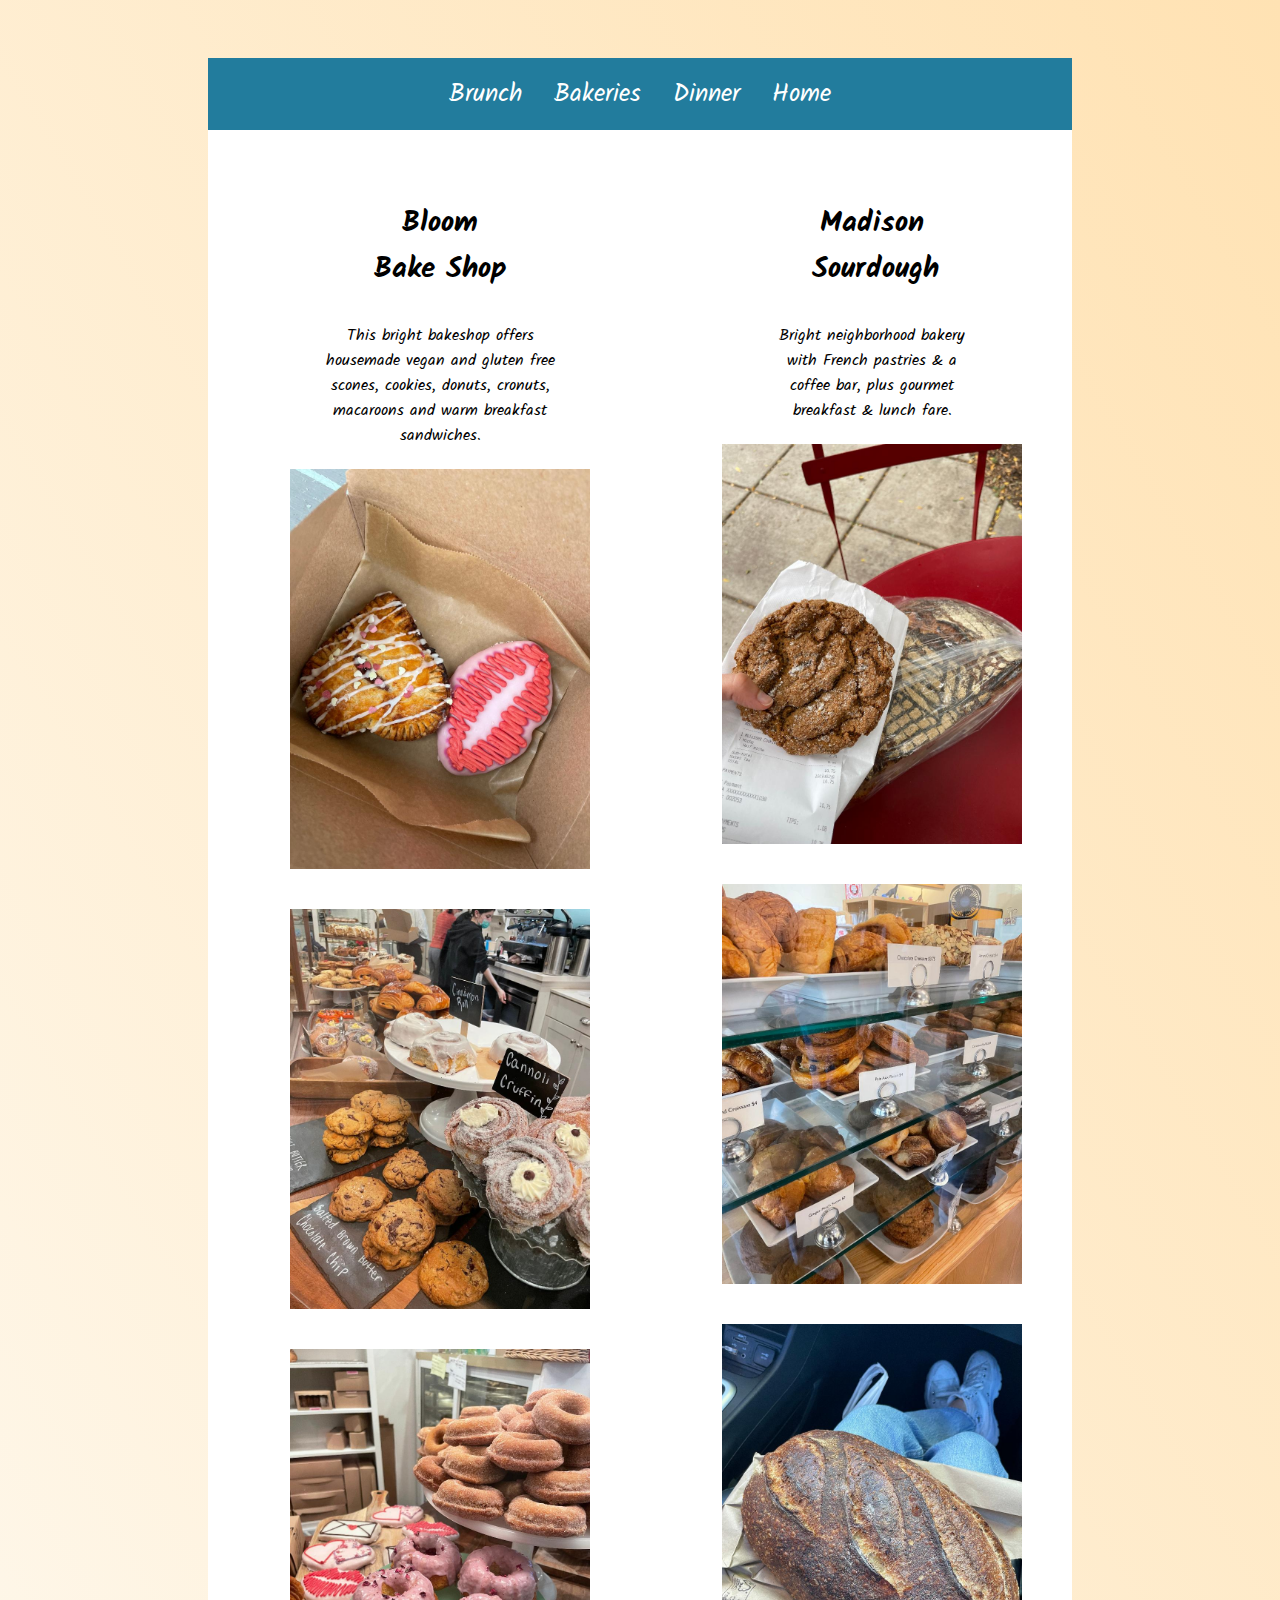
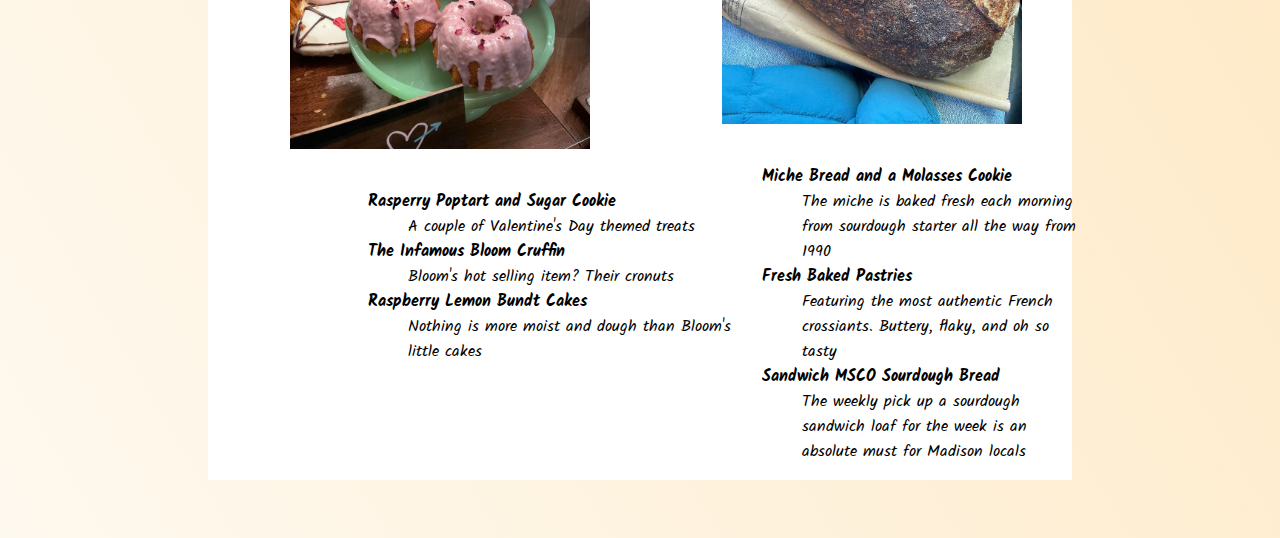
==== pages/bakeries.html @ e7e9ba69 "all files committed" ====
<!DOCTYPE html>
<html>
    <head>
        <title>Page Title</title>
        <link rel="stylesheet" href="../css/bakeries.css">
        <link rel="preconnect" href="https://fonts.googleapis.com"> 
        <link rel="preconnect" href="https://fonts.gstatic.com" crossorigin> 
        <link href="https://fonts.googleapis.com/css2?family=Kalam&family=Patrick+Hand&display=swap" rel="stylesheet">
    </head>
    <body>
        <div class="container">
        <nav class="nav">
            <ul class="nav__list">
                <li class="nav__list-ele">
                    <a class="nav__link" href="./brunch.html">Brunch</a>
                </li>
                <li class="nav__list-ele">
                    <a class="nav__link" href="./bakeries.html">Bakeries</a>
                </li>
                <li class="nav__list-ele">
                    <a class="nav__link" href="./dinner.html">Dinner</a>
                </li>
                <li class="nav__list-ele"> 
                    <a class="nav__link" href="../index.html">Home</a>
                </li>
            </ul>
        </nav>

        <div class="main">
            <div class="main__content main__content--1">
                <div class="content">
                    <a class="link" href="https://www.facebook.com/Lazy-Janes-Cafe-58012837020/">
                        <h3 class="content__heading">Bloom Bake Shop</h3>
                    </a>
                    <p class="content__description">This bright bakeshop offers housemade vegan and gluten free scones, cookies, donuts, cronuts, macaroons and warm breakfast sandwiches.</p>
                 </div>
                 <div class="images">
                     <div class="image">
                        <img class="images--single" src="../images/thumbnail-100.jpeg" alt="Bloom Bake Shop">
                     </div>
                     <div class="image">
                        <img class="images--single" src="../images/thumbnail-101.jpeg" alt="Bloom Bake Shop">
                     </div>
                     <div class="image">
                        <img class="images--single" src="../images/thumbnail-102.jpeg" alt="Bloom Bake Shop">
                     </div>  
                 </div>
                 <div class="description">
                    <dl class="description__list description__list--1">
                        <dt class="description__item">Rasperry Poptart and Sugar Cookie</dt>
                            <dd class="description__content">A couple of Valentine's Day themed treats</dd>
                        <dt class="description__item">The Infamous Bloom Cruffin</dt>
                            <dd class="description__content">Bloom's hot selling item? Their cronuts</dd>
                        <dt class="description__item">Raspberry Lemon Bundt Cakes</dt>
                            <dd class="description__content">Nothing is more moist and dough than Bloom's little cakes</dd>
                    </dl>
                 </div>
            </div>
            
            <div class="main__content main__content--2">
                <div class="content">
                    <a class="link" href="https://www.ancoracafes.com">
                        <h3 class="content__heading">Madison Sourdough</h3>
                    </a>
                    <p class="content__description">Bright neighborhood bakery with French pastries & a coffee bar, plus gourmet breakfast & lunch fare.</p>
                 </div>
                 <div class="images">
                    <div class="image">
                        <img class="images--single" src="../images/thumbnail-103.jpeg" alt="Madison Sourdough">
                     </div>
                     <div class="image">
                        <img class="images--single" src="../images/thumbnail-104.jpeg" alt="Madison Sourdough">
                     </div>
                     <div class="image">
                        <img class="images--single" src="../images/thumbnail-105.jpeg" alt="Madison Sourdough">
                     </div>
                 </div>
                 <div class="description">
                    <dl class="description__list description__list--2">
                        <dt class="description__item">Miche Bread and a Molasses Cookie</dt>
                            <dd class="description__content">The miche is baked fresh each morning from sourdough starter all the way from 1990</dd>
                        <dt class="description__item">Fresh Baked Pastries</dt>
                            <dd class="description__content">Featuring the most authentic French crossiants. Buttery, flaky, and oh so tasty</dd>
                        <dt class="description__item">Sandwich MSCO Sourdough Bread</dt>
                            <dd class="description__content">The weekly pick up a sourdough sandwich loaf for the week is an absolute must for Madison locals</dd>
                    </dl>
                 </div>
            </div>
        </div>
    </div>
    </body>
</html>
---- css/bakeries.css ----
body {
    padding: 50px 200px;
    background: linear-gradient(
        to bottom left,
        #ffe2b3,
        #fef9ef
    );
}

.container {
    background-color: white;
}

.main {
    display: flex;
    justify-content: center;
    margin-top: 50px;
}

.nav {
    font-size: 25px;
    font-family: 'Kalam';
    margin-bottom: 0;
    background-color: #227c9d;
}

.nav__list {
    text-align: center;
    list-style-type: none;
    margin: 0;
    padding: 0;
    overflow: hidden;
    display: flex;
    justify-content: center;
}

.nav__list-ele {
    float: left;
}

.nav__list-ele:hover {
    float: left;
    background: linear-gradient(
        to bottom left,
        #0093c0,
        #00c2cc
    );
}

.nav__link {
    display: block;
    text-align: center;
    padding: 16px;
    color: white;
    text-decoration: none;
}

.nav__link a:hover {
    background-color: bisque;
}

.content {
    font-family: 'Kalam';
}

.content__heading {
    margin-bottom: 15px;
    color: black;
    font-weight: bolder;
    font-size: 29px;
    text-decoration: none;
    position: relative;
    margin: 20px auto;
    width: 30%;
    margin-bottom: 10px;
 }

 .content__heading:hover {
     transform: translateY(-5px);
     color: rgb(58, 58, 58);
 }

.content__description {
    display: inline-block;
    width: 50%;
    color: black;
    padding: 5px 10px;
    font-family: 'Kalam';
}

 .link {
    text-decoration: none;
    color: #227c9d;
}

.images {
    display: flex;
    flex-direction: column;
    justify-content: center;
    align-items: center;
}

.image {
    height: 400px;
    width: 400px; 
    position: relative;
    margin-bottom: 40px;
}

.images--single {
    height: auto; 
    width: auto; 
    max-width: 400px; 
    max-height: 400px;
}

.main__content {
    text-align: center;
}

.description {
    text-align: left;
    font-family: 'Kalam';
    
}

.description__list {
    position: relative; 
    margin-top: 0;
    width: 80%
}

.description__list--1 {
    position: relative;
    left: 160px;
    margin-top: 0;
}

.description__list--2 {
    position: relative;
    left: 90px; 
    margin-top: 0;
}

.description__item {
     font-weight: bolder;
}
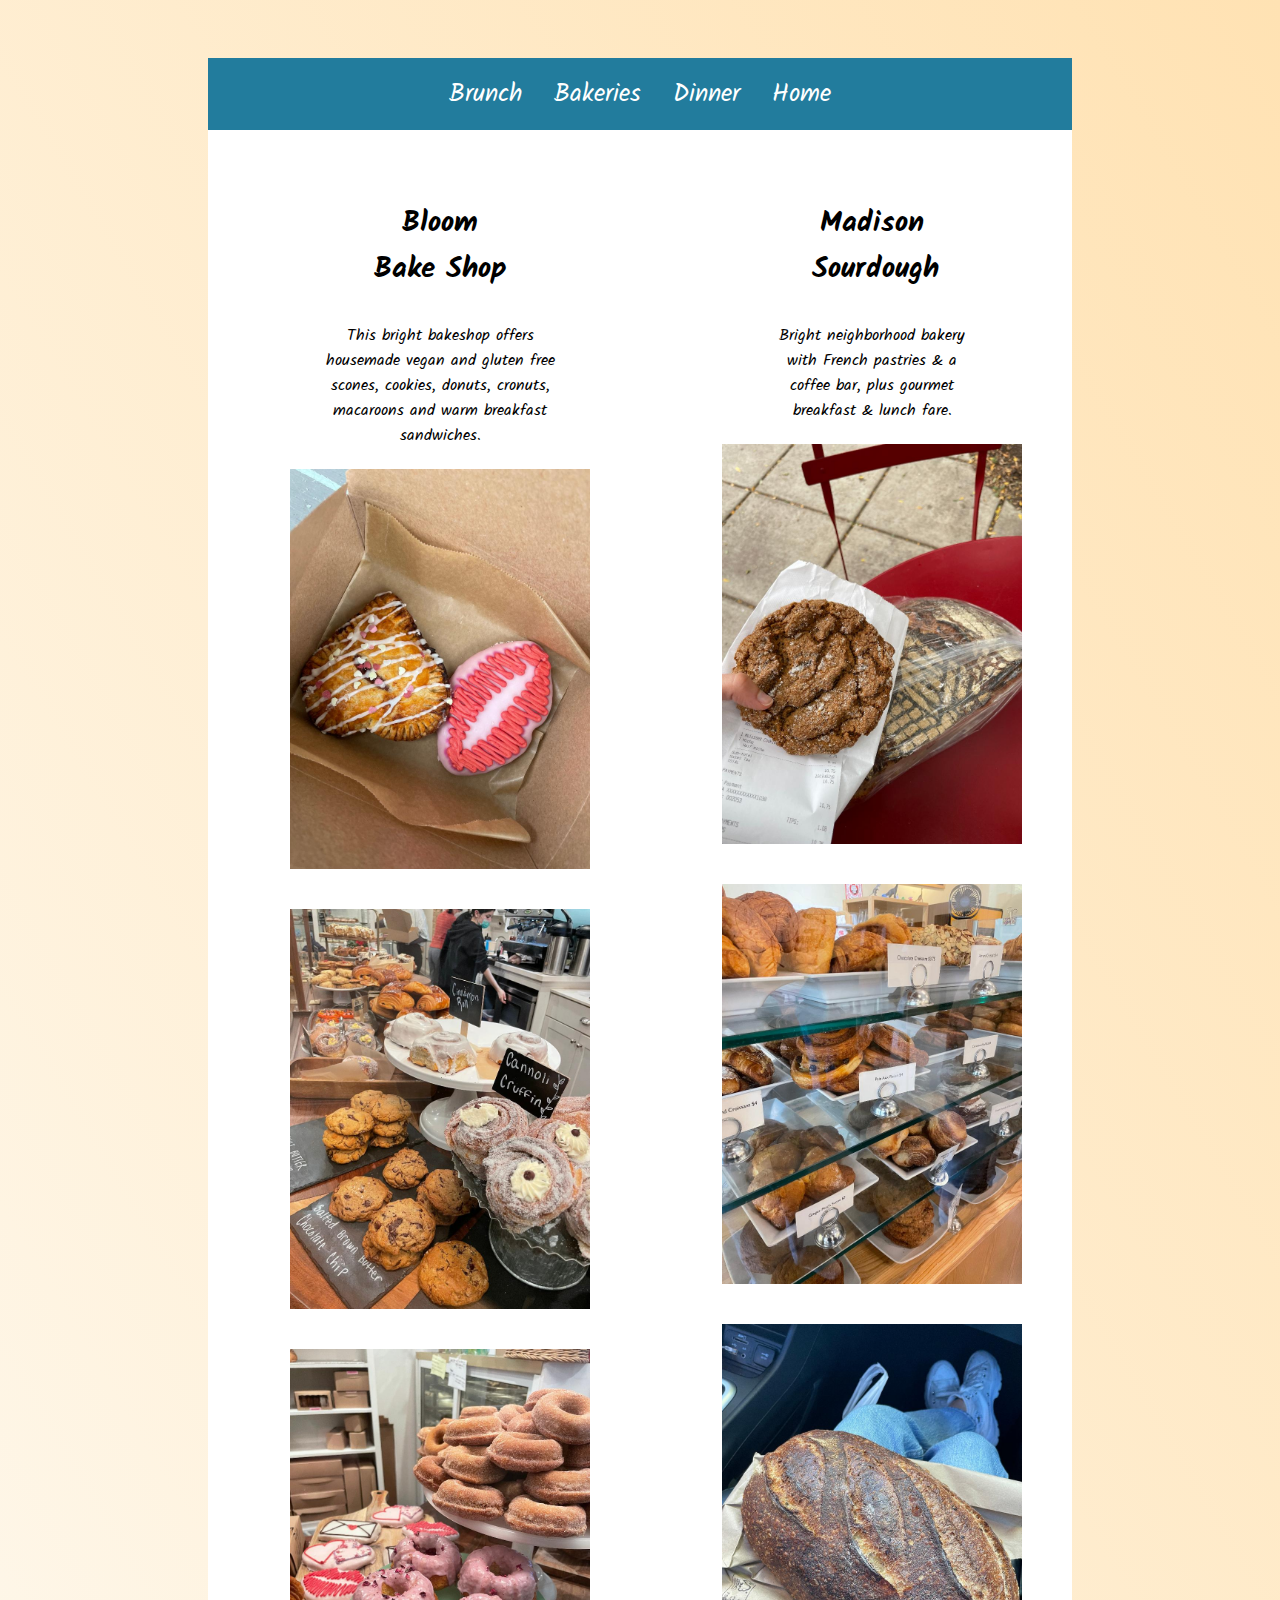
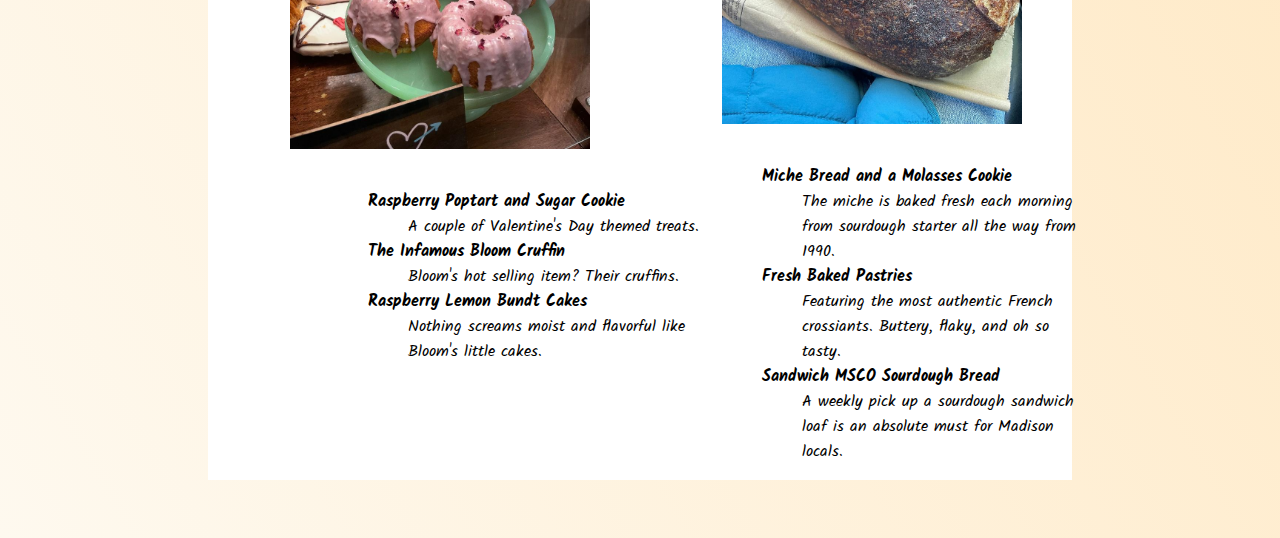
==== commit a61dc124: "Final changes" ====
--- a/pages/bakeries.html
+++ b/pages/bakeries.html
@@ -29,7 +29,7 @@
         <div class="main">
             <div class="main__content main__content--1">
                 <div class="content">
-                    <a class="link" href="https://www.facebook.com/Lazy-Janes-Cafe-58012837020/">
+                    <a class="link" href="https://www.bloombakeshop.com">
                         <h3 class="content__heading">Bloom Bake Shop</h3>
                     </a>
                     <p class="content__description">This bright bakeshop offers housemade vegan and gluten free scones, cookies, donuts, cronuts, macaroons and warm breakfast sandwiches.</p>
@@ -47,19 +47,19 @@
                  </div>
                  <div class="description">
                     <dl class="description__list description__list--1">
-                        <dt class="description__item">Rasperry Poptart and Sugar Cookie</dt>
-                            <dd class="description__content">A couple of Valentine's Day themed treats</dd>
+                        <dt class="description__item">Raspberry Poptart and Sugar Cookie</dt>
+                            <dd class="description__content">A couple of Valentine's Day themed treats.</dd>
                         <dt class="description__item">The Infamous Bloom Cruffin</dt>
-                            <dd class="description__content">Bloom's hot selling item? Their cronuts</dd>
+                            <dd class="description__content">Bloom's hot selling item? Their cruffins.</dd>
                         <dt class="description__item">Raspberry Lemon Bundt Cakes</dt>
-                            <dd class="description__content">Nothing is more moist and dough than Bloom's little cakes</dd>
+                            <dd class="description__content">Nothing screams moist and flavorful like Bloom's little cakes.</dd>
                     </dl>
                  </div>
             </div>
             
             <div class="main__content main__content--2">
                 <div class="content">
-                    <a class="link" href="https://www.ancoracafes.com">
+                    <a class="link" href="https://www.madisonsourdough.com">
                         <h3 class="content__heading">Madison Sourdough</h3>
                     </a>
                     <p class="content__description">Bright neighborhood bakery with French pastries & a coffee bar, plus gourmet breakfast & lunch fare.</p>
@@ -78,11 +78,11 @@
                  <div class="description">
                     <dl class="description__list description__list--2">
                         <dt class="description__item">Miche Bread and a Molasses Cookie</dt>
-                            <dd class="description__content">The miche is baked fresh each morning from sourdough starter all the way from 1990</dd>
+                            <dd class="description__content">The miche is baked fresh each morning from sourdough starter all the way from 1990.</dd>
                         <dt class="description__item">Fresh Baked Pastries</dt>
-                            <dd class="description__content">Featuring the most authentic French crossiants. Buttery, flaky, and oh so tasty</dd>
+                            <dd class="description__content">Featuring the most authentic French crossiants. Buttery, flaky, and oh so tasty.</dd>
                         <dt class="description__item">Sandwich MSCO Sourdough Bread</dt>
-                            <dd class="description__content">The weekly pick up a sourdough sandwich loaf for the week is an absolute must for Madison locals</dd>
+                            <dd class="description__content">A weekly pick up a sourdough sandwich loaf is an absolute must for Madison locals.</dd>
                     </dl>
                  </div>
             </div>
